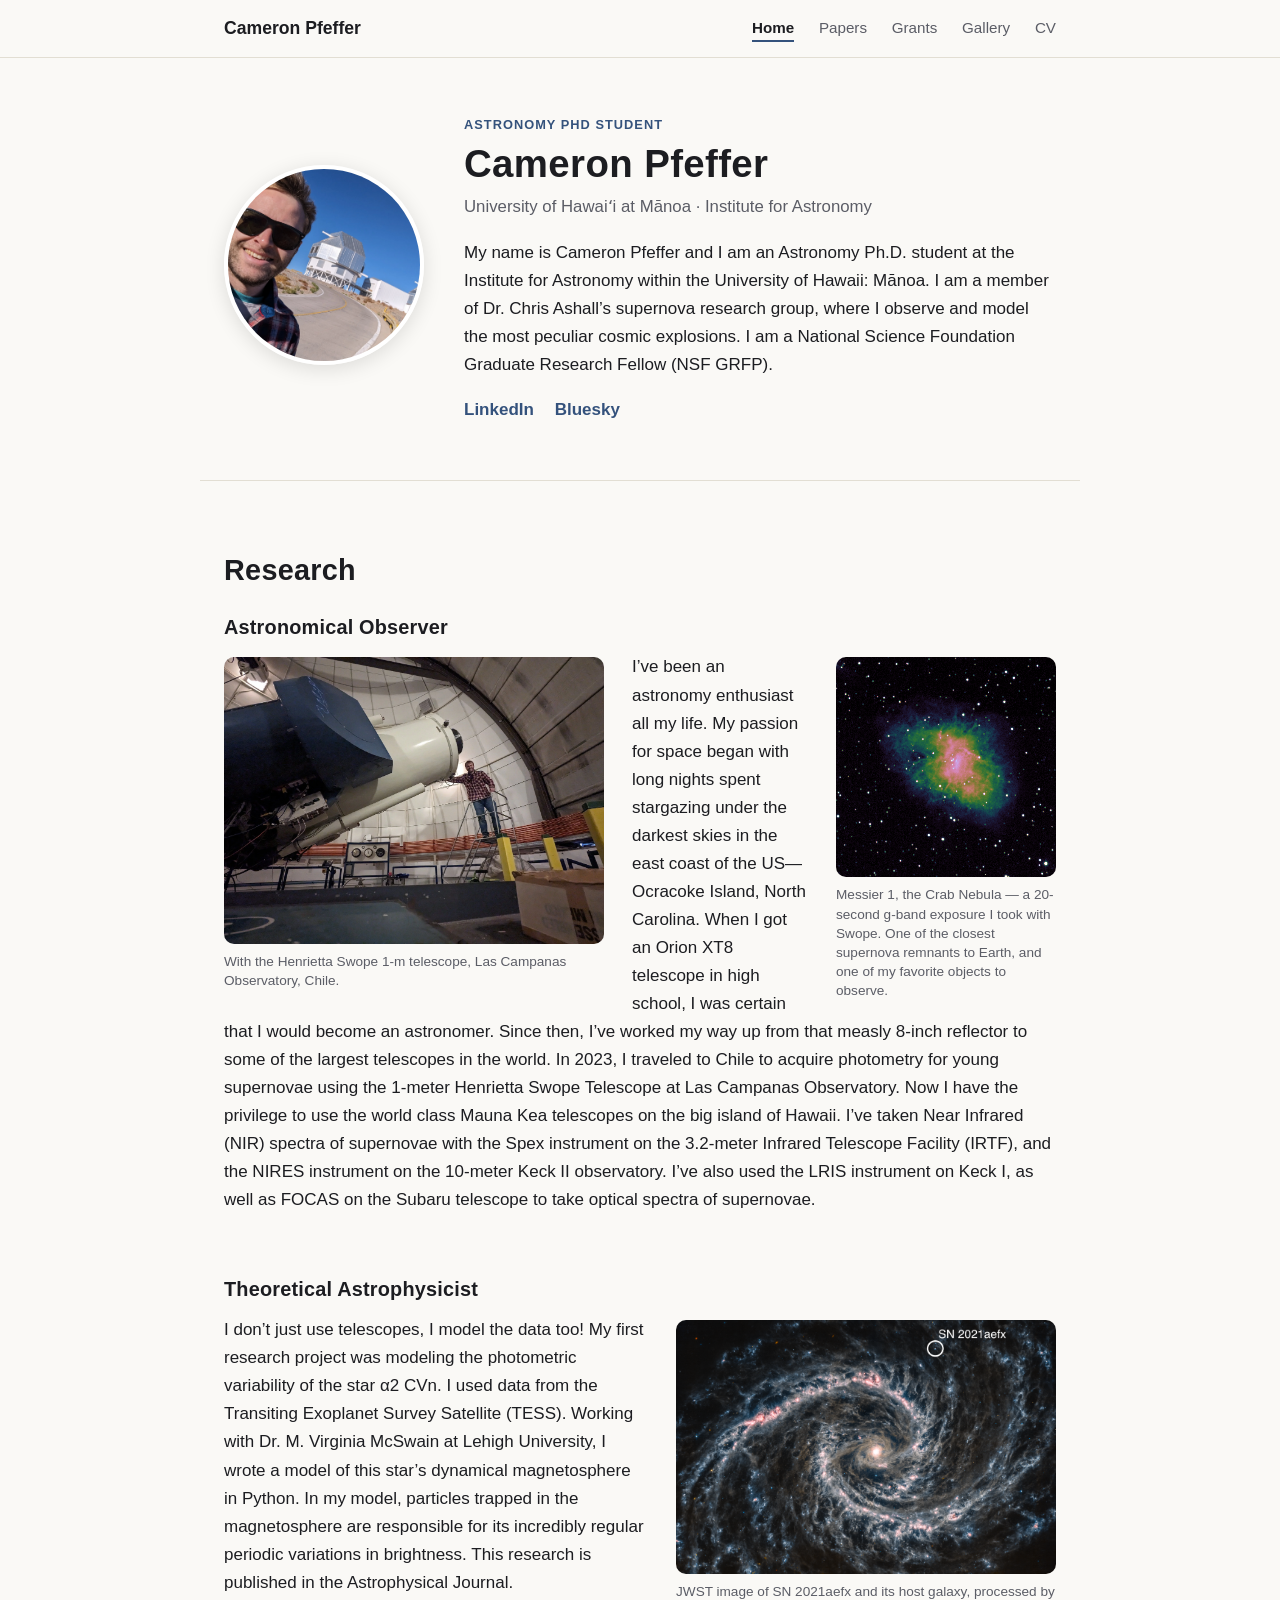
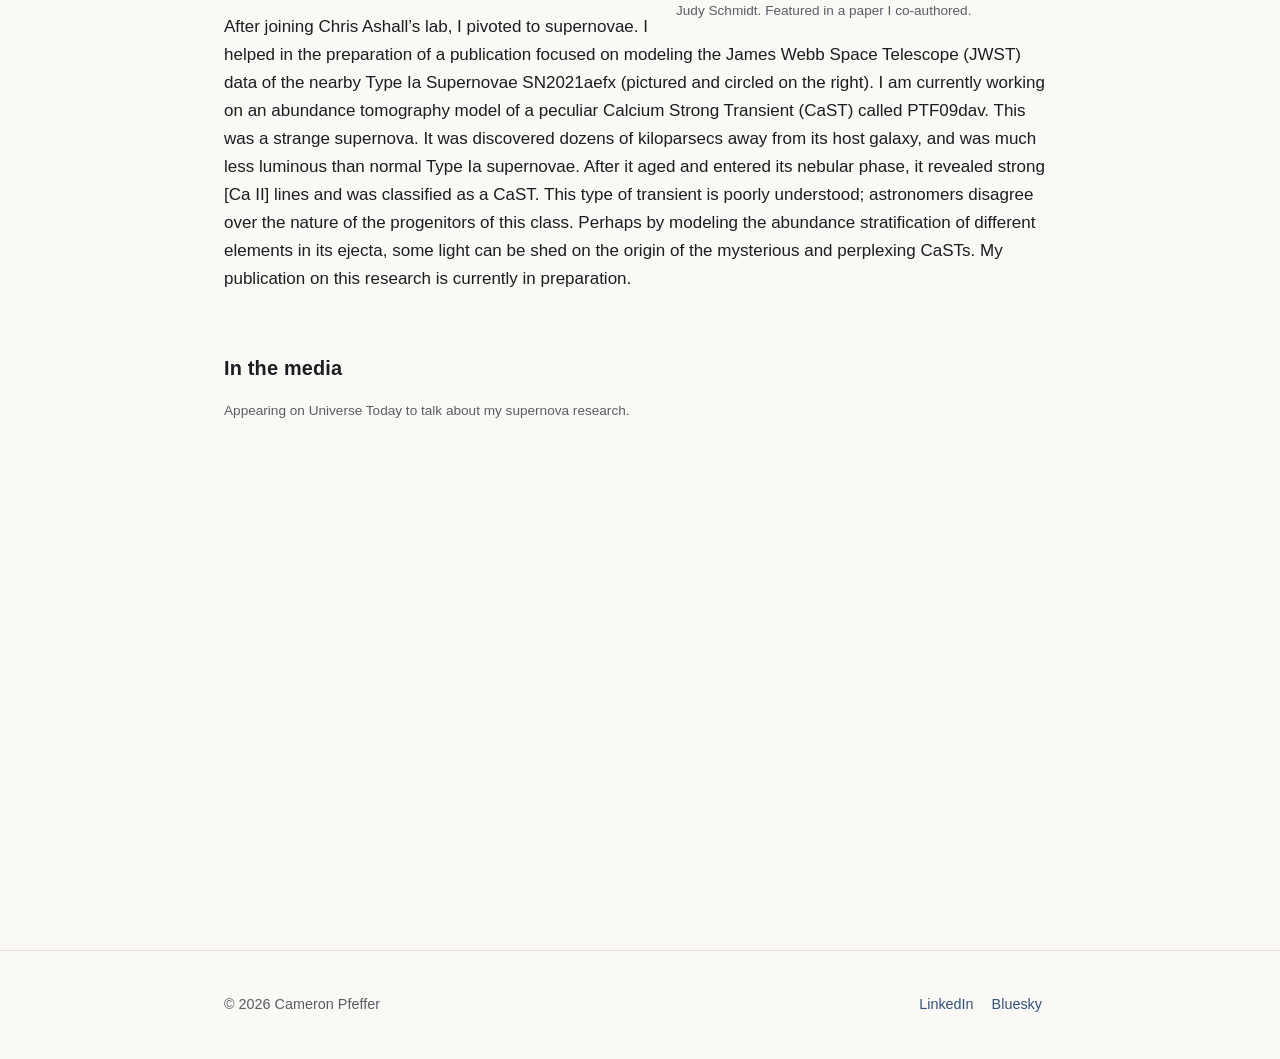
==== index.html @ 8d90b7da "Add files via upload" ====
<!DOCTYPE html>
<html lang="en">
<head>
<meta charset="UTF-8">
<meta name="viewport" content="width=device-width, initial-scale=1.0">
<title>Cameron Pfeffer — Astronomy PhD Student</title>
<meta name="description" content="Cameron Pfeffer, Astronomy PhD student at the University of Hawaiʻi at Mānoa. Research and outreach.">
<link rel="icon" href="data:,">
<link rel="stylesheet" href="css/styles.css">
</head>
<body>
<header class="site-header">
  <div class="wrap header-inner">
    <a class="brand" href="index.html">Cameron Pfeffer</a>
    <nav class="nav">
      <a href="index.html" class="active">Home</a>
      <a href="papers.html">Papers</a>
      <a href="grants.html">Grants</a>
      <a href="gallery.html">Gallery</a>
      <a href="cv.html">CV</a>
    </nav>
  </div>
</header>

<main>

  <section class="hero wrap">
    <div class="hero-photo">
      <img src="images/profile.webp" alt="Cameron Pfeffer with the Magellan telescopes at Las Campanas Observatory in Chile">
    </div>
    <div class="hero-text">
      <p class="eyebrow">Astronomy PhD Student</p>
      <h1>Cameron Pfeffer</h1>
      <p class="tagline">University of Hawaiʻi at Mānoa · Institute for Astronomy</p>
      <p>
        My name is Cameron Pfeffer and I am an Astronomy Ph.D. student at the Institute for Astronomy within the University of Hawaii: Mānoa. I am a member of Dr. Chris Ashall’s supernova research group, where I observe and model the most peculiar cosmic explosions. I am a National Science Foundation Graduate Research Fellow (NSF GRFP). 
      </p>
      <div class="social-links">
        <a href="https://www.linkedin.com/in/cameronpfeffer/" target="_blank" rel="noopener">LinkedIn</a>
        <a href="https://bsky.app/profile/cmpfeffer.bsky.social" target="_blank" rel="noopener">Bluesky</a>
      </div>
    </div>
  </section>

  <section class="section wrap">
    <h2>Research</h2>

    <div class="research-block">
      <h3>Astronomical Observer</h3>
      <figure class="float-img large left">
        <img src="images/swope-telescope.webp" alt="Cameron Pfeffer posing with the Henrietta Swope 1-m telescope at Las Campanas Observatory in Chile">
        <figcaption>With the Henrietta Swope 1-m telescope, Las Campanas Observatory, Chile.</figcaption>
      </figure>
      <figure class="float-img small right">
        <img src="images/M1_v2.webp" alt="The Crab Nebula (Messier 1), a supernova remnant, imaged by Cameron Pfeffer with the Swope telescope">
        <figcaption>Messier 1, the Crab Nebula — a 20-second g-band exposure I took with Swope. One of the closest supernova remnants to Earth, and one of my favorite objects to observe.</figcaption>
      </figure>
      <p>
        I’ve been an astronomy enthusiast all my life. My passion for space began with long nights spent stargazing under the darkest skies in the east coast
         of the US— Ocracoke Island, North Carolina. When I got an Orion XT8 telescope in high school, I was certain that I would become an astronomer.
          Since then, I’ve worked my way up from that measly 8-inch reflector to some of the largest telescopes in the world.
          In 2023, I traveled to Chile to acquire photometry for young supernovae using the 1-meter Henrietta Swope Telescope at Las Campanas Observatory.
           Now I have the privilege to use the world class Mauna Kea telescopes on the big island of Hawaii.
           I’ve taken Near Infrared (NIR) spectra of supernovae with the Spex instrument on the 3.2-meter Infrared Telescope Facility (IRTF), and the NIRES instrument
           on the 10-meter Keck II observatory. I’ve also used the LRIS instrument on Keck I, as well as FOCAS on the Subaru  telescope to take optical spectra of supernovae.
      </p>
    </div>

    <div class="research-block">
      <h3>Theoretical Astrophysicist</h3>
      <figure class="float-img large right">
        <img src="images/jwst-sn2021aefx.webp" alt="A James Webb Space Telescope image of SN2021aefx and its host galaxy, processed by Judy Schmidt">
        <figcaption>JWST image of SN 2021aefx and its host galaxy, processed by Judy Schmidt. Featured in a paper I co-authored.</figcaption>
      </figure>
      <p>
       I don’t just use telescopes, I model the data too! My first research project was modeling the photometric variability of the star α2 CVn.
       I used data from the Transiting Exoplanet Survey Satellite (TESS). Working with Dr. M. Virginia McSwain at Lehigh University,
       I wrote a model of this star’s dynamical magnetosphere in Python. In my model, particles trapped in the magnetosphere are responsible
       for its incredibly regular periodic variations in brightness. This research is published in the Astrophysical Journal.
      </p>
      <p>
        After joining Chris Ashall’s lab, I pivoted to supernovae. I helped in the preparation of a publication focused on modeling the James Webb Space Telescope (JWST) data of the nearby Type Ia Supernovae SN2021aefx (pictured and circled on the right).
        I am currently working on an abundance tomography model of a peculiar Calcium Strong Transient (CaST) called PTF09dav.
        This was a strange supernova. It was discovered dozens of kiloparsecs away from its host galaxy, and was much less luminous than normal Type Ia supernovae.
        After it aged and entered its nebular phase, it revealed strong [Ca II] lines and was classified as a CaST. This type of transient is poorly understood; astronomers disagree over the nature of the progenitors of this class.
        Perhaps by modeling the abundance stratification of different elements in its ejecta, some light can be shed on the origin of the mysterious and perplexing CaSTs.
        My publication on this research is currently in preparation.
     </p>
    </div>

    <div class="video-embed">
      <h3>In the media</h3>
      <p class="caption">Appearing on Universe Today to talk about my supernova research.</p>
      <div class="video-frame">
        <iframe
          src="https://www.youtube-nocookie.com/embed/CKZyAug7hIg"
          title="Cameron Pfeffer on Universe Today"
          frameborder="0"
          referrerpolicy="strict-origin-when-cross-origin"
          allow="accelerometer; autoplay; clipboard-write; encrypted-media; gyroscope; picture-in-picture"
          allowfullscreen loading="lazy"></iframe>
      </div>
    </div>
  </section>

</main>

<footer class="site-footer">
  <div class="wrap footer-inner">
    <p>&copy; <span id="year"></span> Cameron Pfeffer</p>
    <div class="social-links">
      <a href="https://www.linkedin.com/in/cameronpfeffer/" target="_blank" rel="noopener">LinkedIn</a>
      <a href="https://bsky.app/profile/cmpfeffer.bsky.social" target="_blank" rel="noopener">Bluesky</a>
    </div>
  </div>
</footer>

<script>
  document.getElementById('year').textContent = new Date().getFullYear();
</script>
</body>
</html>
---- css/styles.css ----
:root {
  --bg: #faf9f6;
  --bg-alt: #f0eee7;
  --text: #1c1d21;
  --text-muted: #5b5d66;
  --accent: #1d3a5f;
  --accent-soft: #34527c;
  --border: #e2ded3;
  --card-bg: #ffffff;
  --max-width: 880px;
  --font: Futura, "Futura PT", "Century Gothic", CenturyGothic, AppleGothic, "URW Gothic", "Segoe UI", sans-serif;
}

@media (prefers-color-scheme: dark) {
  :root {
    --bg: #14161a;
    --bg-alt: #1b1e24;
    --text: #eceef1;
    --text-muted: #a3a7b0;
    --accent: #7ea6d8;
    --accent-soft: #9cbce3;
    --border: #2b2f37;
    --card-bg: #1b1e24;
  }
}

* { box-sizing: border-box; }

html { scroll-behavior: smooth; }

body {
  margin: 0;
  background: var(--bg);
  color: var(--text);
  font-family: var(--font);
  line-height: 1.65;
  font-size: 17px;
}

.wrap {
  max-width: var(--max-width);
  margin: 0 auto;
  padding: 0 24px;
}

h1, h2, h3 {
  font-family: var(--font);
  font-weight: 700;
  letter-spacing: 0.01em;
  color: var(--text);
  line-height: 1.2;
}

a { color: var(--accent-soft); text-decoration: none; }
a:hover { text-decoration: underline; }

/* Header */
.site-header {
  position: sticky;
  top: 0;
  z-index: 10;
  background: var(--bg);
  border-bottom: 1px solid var(--border);
}

.header-inner {
  display: flex;
  align-items: center;
  justify-content: space-between;
  padding-top: 14px;
  padding-bottom: 14px;
  flex-wrap: wrap;
  gap: 8px;
}

.brand {
  font-family: var(--font);
  font-size: 1.1rem;
  font-weight: bold;
  color: var(--text);
}

.nav a {
  margin-left: 20px;
  color: var(--text-muted);
  font-size: 0.95rem;
  padding-bottom: 4px;
  border-bottom: 2px solid transparent;
}
.nav a:first-child { margin-left: 0; }
.nav a:hover { color: var(--accent-soft); text-decoration: none; }
.nav a.active {
  color: var(--text);
  font-weight: 600;
  border-bottom-color: var(--accent-soft);
}

/* Hero */
.hero {
  display: flex;
  gap: 40px;
  align-items: center;
  padding: 56px 24px;
  flex-wrap: wrap;
}

.hero-photo img {
  width: 200px;
  height: 200px;
  object-fit: cover;
  object-position: 24% top;
  border-radius: 50%;
  border: 4px solid var(--card-bg);
  box-shadow: 0 4px 20px rgba(0,0,0,0.12);
}

.hero-text { flex: 1; min-width: 260px; }

.eyebrow {
  text-transform: uppercase;
  letter-spacing: 0.08em;
  font-size: 0.8rem;
  color: var(--accent-soft);
  margin: 0 0 6px;
  font-weight: 600;
}

.hero-text h1 { font-size: 2.4rem; margin: 0 0 6px; }

.tagline {
  color: var(--text-muted);
  margin: 0 0 18px;
  font-size: 1.05rem;
}

.social-links a {
  display: inline-block;
  margin-right: 16px;
  font-weight: 600;
}

/* Sections */
.section { padding: 48px 24px; }
.hero + .section { border-top: 1px solid var(--border); }
.section.first { padding-top: 56px; }
.section h2 { font-size: 1.8rem; margin-bottom: 28px; }
.section-intro { color: var(--text-muted); margin-top: -14px; margin-bottom: 24px; }

/* Research */
.research-block {
  margin-bottom: 48px;
}
.research-block::after {
  content: "";
  display: table;
  clear: both;
}
.research-block h3 { margin-top: 0; margin-bottom: 14px; }
.research-block p { margin: 0 0 16px; }

.float-img {
  margin: 4px 0 18px;
}
.float-img.left { float: left; margin-right: 28px; }
.float-img.right { float: right; margin-left: 28px; }
.float-img.large { width: 380px; max-width: 46%; }
.float-img.small { width: 220px; max-width: 34%; }
.float-img img {
  width: 100%;
  border-radius: 10px;
  display: block;
}
.float-img figcaption {
  font-size: 0.85rem;
  color: var(--text-muted);
  margin-top: 8px;
  line-height: 1.4;
}
.caption {
  font-size: 0.85rem;
  color: var(--text-muted);
  margin-top: 8px;
  line-height: 1.4;
}

.video-embed { margin-top: 8px; }
.video-frame {
  position: relative;
  padding-bottom: 56.25%;
  height: 0;
  overflow: hidden;
  border-radius: 10px;
  margin-top: 12px;
}
.video-frame iframe {
  position: absolute;
  top: 0; left: 0;
  width: 100%; height: 100%;
  border: 0;
}

/* Publications */
.pub-group { margin-bottom: 32px; }
.pub-group h3 { margin-bottom: 10px; }
.pub-list { padding-left: 22px; margin: 0; }
.pub-list li { margin-bottom: 10px; }
.filetag {
  font-size: 0.7rem;
  color: var(--text-muted);
  border: 1px solid var(--border);
  border-radius: 4px;
  padding: 1px 5px;
  margin-left: 4px;
  vertical-align: middle;
}

/* Grants */
.grants-grid {
  display: grid;
  grid-template-columns: repeat(auto-fit, minmax(220px, 1fr));
  gap: 20px;
}
.grant-card {
  background: var(--card-bg);
  border: 1px solid var(--border);
  border-radius: 10px;
  padding: 20px;
}
.grant-card h3 { margin-top: 0; font-size: 1.1rem; }
.grant-card ul { padding-left: 18px; margin: 0; }
.grant-card li { margin-bottom: 8px; font-size: 0.95rem; }

/* Gallery */
.gallery-grid {
  display: grid;
  grid-template-columns: repeat(auto-fit, minmax(360px, 1fr));
  gap: 24px;
}
.gallery-item {
  display: flex;
  align-items: center;
  justify-content: center;
  height: 460px;
  padding: 14px;
  background: var(--bg-alt);
  border: 1px solid var(--border);
  border-radius: 10px;
}
.gallery-item img {
  max-width: 100%;
  max-height: 100%;
  width: auto;
  height: auto;
  border-radius: 6px;
  display: block;
  object-fit: contain;
}

/* CV */
.cv-embed {
  border: 1px solid var(--border);
  border-radius: 10px;
  overflow: hidden;
}
.cv-embed iframe {
  width: 100%;
  height: 700px;
  border: 0;
  display: block;
}

/* Footer */
.site-footer {
  border-top: 1px solid var(--border);
  padding: 28px 24px;
  color: var(--text-muted);
  font-size: 0.9rem;
}
.footer-inner {
  display: flex;
  justify-content: space-between;
  align-items: center;
  flex-wrap: wrap;
  gap: 10px;
}
.footer-inner .social-links a { font-weight: 500; margin-right: 14px; }

@media (max-width: 600px) {
  .hero { text-align: center; justify-content: center; }
  .hero-photo { margin: 0 auto; }
  .float-img.left, .float-img.right { float: none; margin: 0 auto 18px; }
  .float-img.large, .float-img.small { width: 100%; max-width: 320px; }
  .cv-embed iframe { height: 480px; }
  .gallery-item { height: 320px; }
}
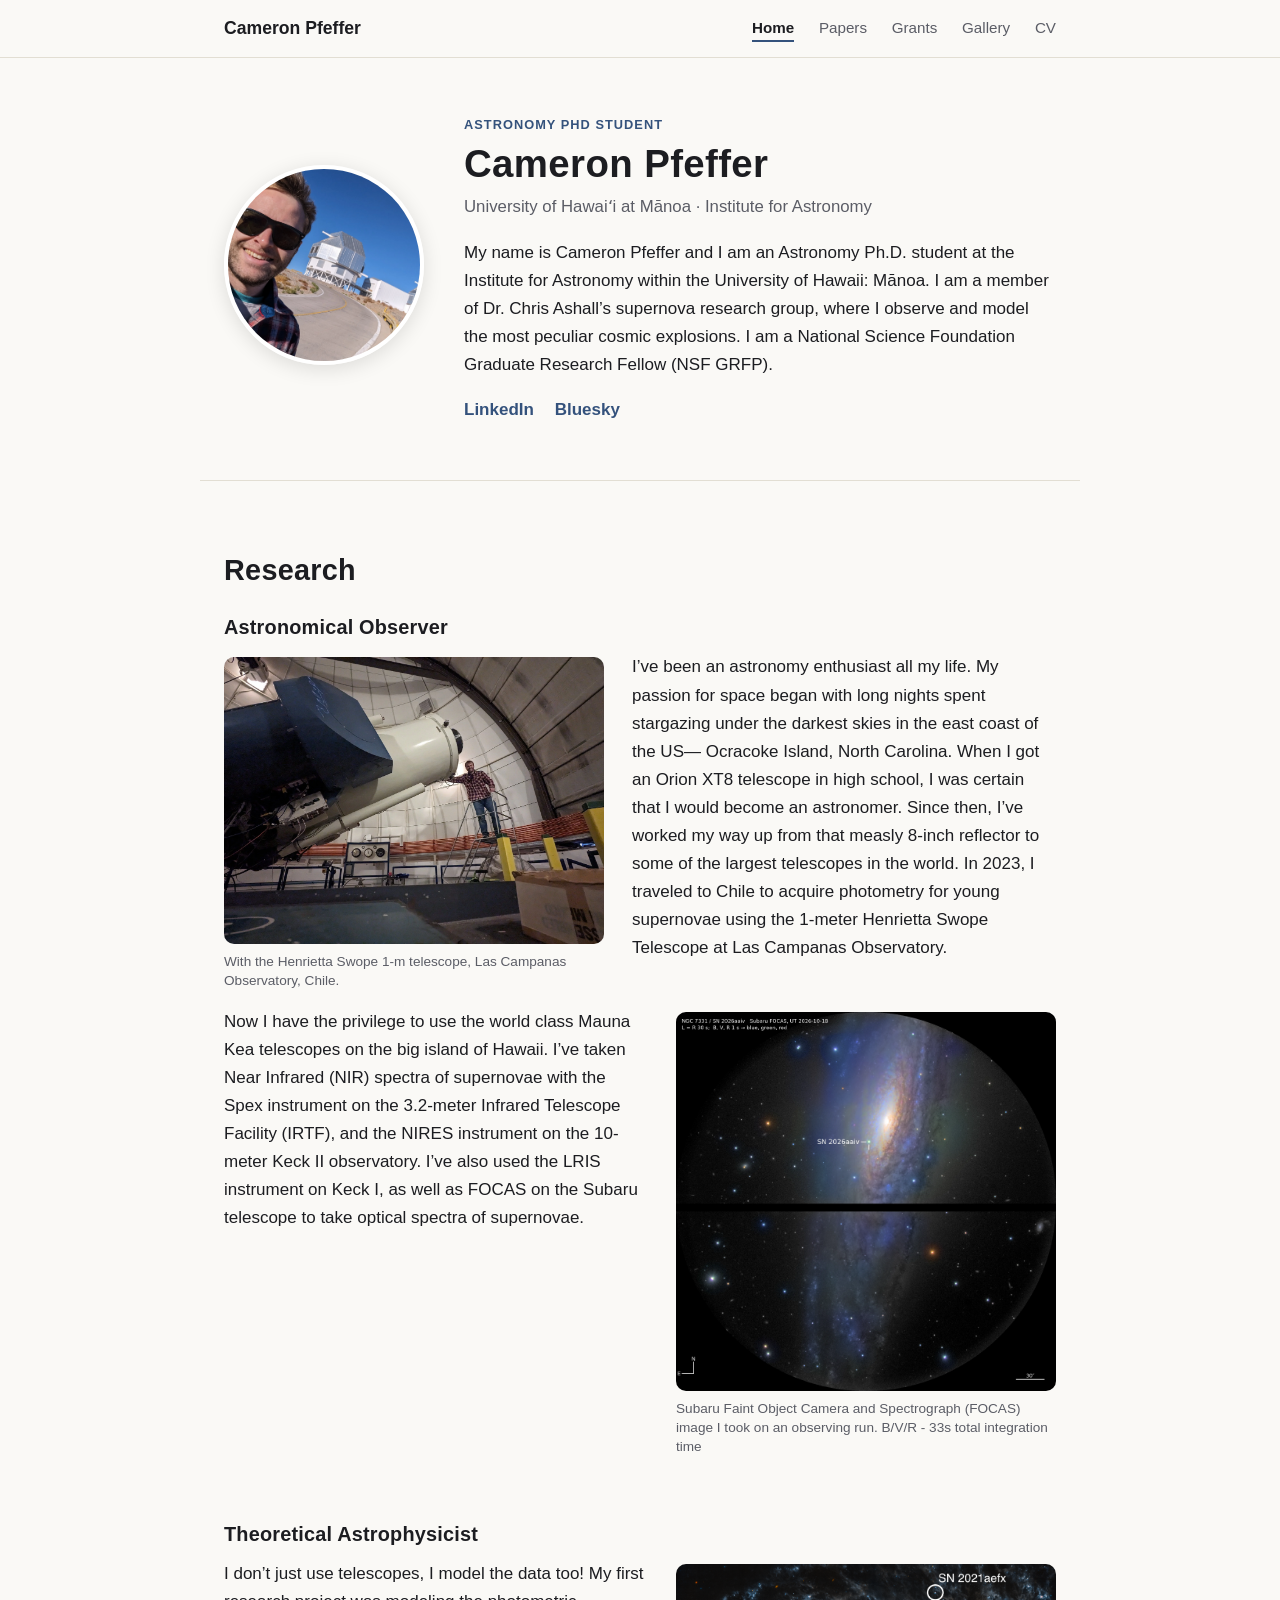
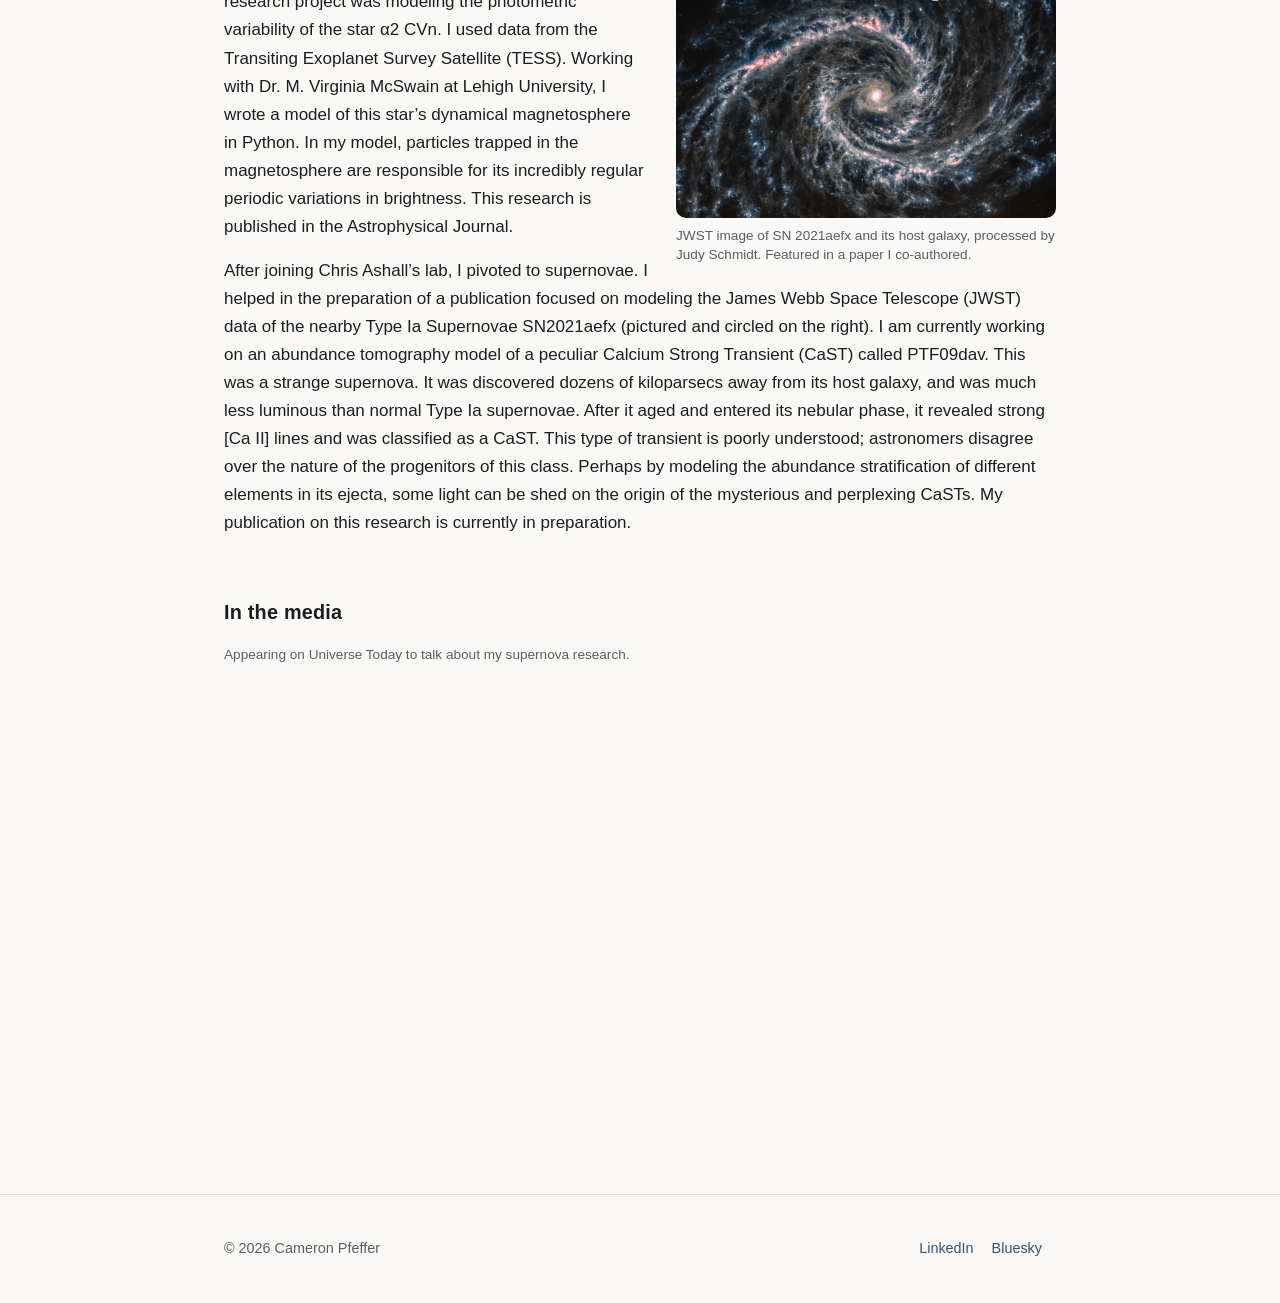
==== commit 63c68f44: "Feature SN 2026aaiv FOCAS image on home page; move M1 to gallery - Replace the M1 photo in the Astro" ====
--- a/index.html
+++ b/index.html
@@ -5,7 +5,9 @@
 <meta name="viewport" content="width=device-width, initial-scale=1.0">
 <title>Cameron Pfeffer — Astronomy PhD Student</title>
 <meta name="description" content="Cameron Pfeffer, Astronomy PhD student at the University of Hawaiʻi at Mānoa. Research and outreach.">
-<link rel="icon" href="data:,">
+<link rel="icon" href="favicon.ico" sizes="any">
+<link rel="icon" type="image/png" sizes="32x32" href="images/favicon-32.png">
+<link rel="apple-touch-icon" href="images/apple-touch-icon.png">
 <link rel="stylesheet" href="css/styles.css">
 </head>
 <body>
@@ -51,16 +53,18 @@
         <img src="images/swope-telescope.webp" alt="Cameron Pfeffer posing with the Henrietta Swope 1-m telescope at Las Campanas Observatory in Chile">
         <figcaption>With the Henrietta Swope 1-m telescope, Las Campanas Observatory, Chile.</figcaption>
       </figure>
-      <figure class="float-img small right">
-        <img src="images/M1_v2.webp" alt="The Crab Nebula (Messier 1), a supernova remnant, imaged by Cameron Pfeffer with the Swope telescope">
-        <figcaption>Messier 1, the Crab Nebula — a 20-second g-band exposure I took with Swope. One of the closest supernova remnants to Earth, and one of my favorite objects to observe.</figcaption>
-      </figure>
       <p>
         I’ve been an astronomy enthusiast all my life. My passion for space began with long nights spent stargazing under the darkest skies in the east coast
          of the US— Ocracoke Island, North Carolina. When I got an Orion XT8 telescope in high school, I was certain that I would become an astronomer.
           Since then, I’ve worked my way up from that measly 8-inch reflector to some of the largest telescopes in the world.
           In 2023, I traveled to Chile to acquire photometry for young supernovae using the 1-meter Henrietta Swope Telescope at Las Campanas Observatory.
-           Now I have the privilege to use the world class Mauna Kea telescopes on the big island of Hawaii.
+      </p>
+      <figure class="float-img large right clear-left">
+        <img src="images/sn2026aaiv-focas.webp" alt="Subaru FOCAS colour image of NGC 7331 with SN 2026aaiv marked, taken by Cameron Pfeffer">
+        <figcaption>Subaru Faint Object Camera and Spectrograph (FOCAS) image I took on an observing run. B/V/R - 33s total integration time</figcaption>
+      </figure>
+      <p class="clear-left">
+        Now I have the privilege to use the world class Mauna Kea telescopes on the big island of Hawaii.
            I’ve taken Near Infrared (NIR) spectra of supernovae with the Spex instrument on the 3.2-meter Infrared Telescope Facility (IRTF), and the NIRES instrument
            on the 10-meter Keck II observatory. I’ve also used the LRIS instrument on Keck I, as well as FOCAS on the Subaru  telescope to take optical spectra of supernovae.
       </p>
@@ -118,5 +122,7 @@
 <script>
   document.getElementById('year').textContent = new Date().getFullYear();
 </script>
+<script data-goatcounter="https://cameronpfeffer.goatcounter.com/count"
+        async src="//gc.zgo.at/count.js"></script>
 </body>
 </html>
--- a/css/styles.css
+++ b/css/styles.css
@@ -165,6 +165,8 @@
 .float-img.right { float: right; margin-left: 28px; }
 .float-img.large { width: 380px; max-width: 46%; }
 .float-img.small { width: 220px; max-width: 34%; }
+.float-img.clear-left,
+.research-block p.clear-left { clear: left; }
 .float-img img {
   width: 100%;
   border-radius: 10px;
